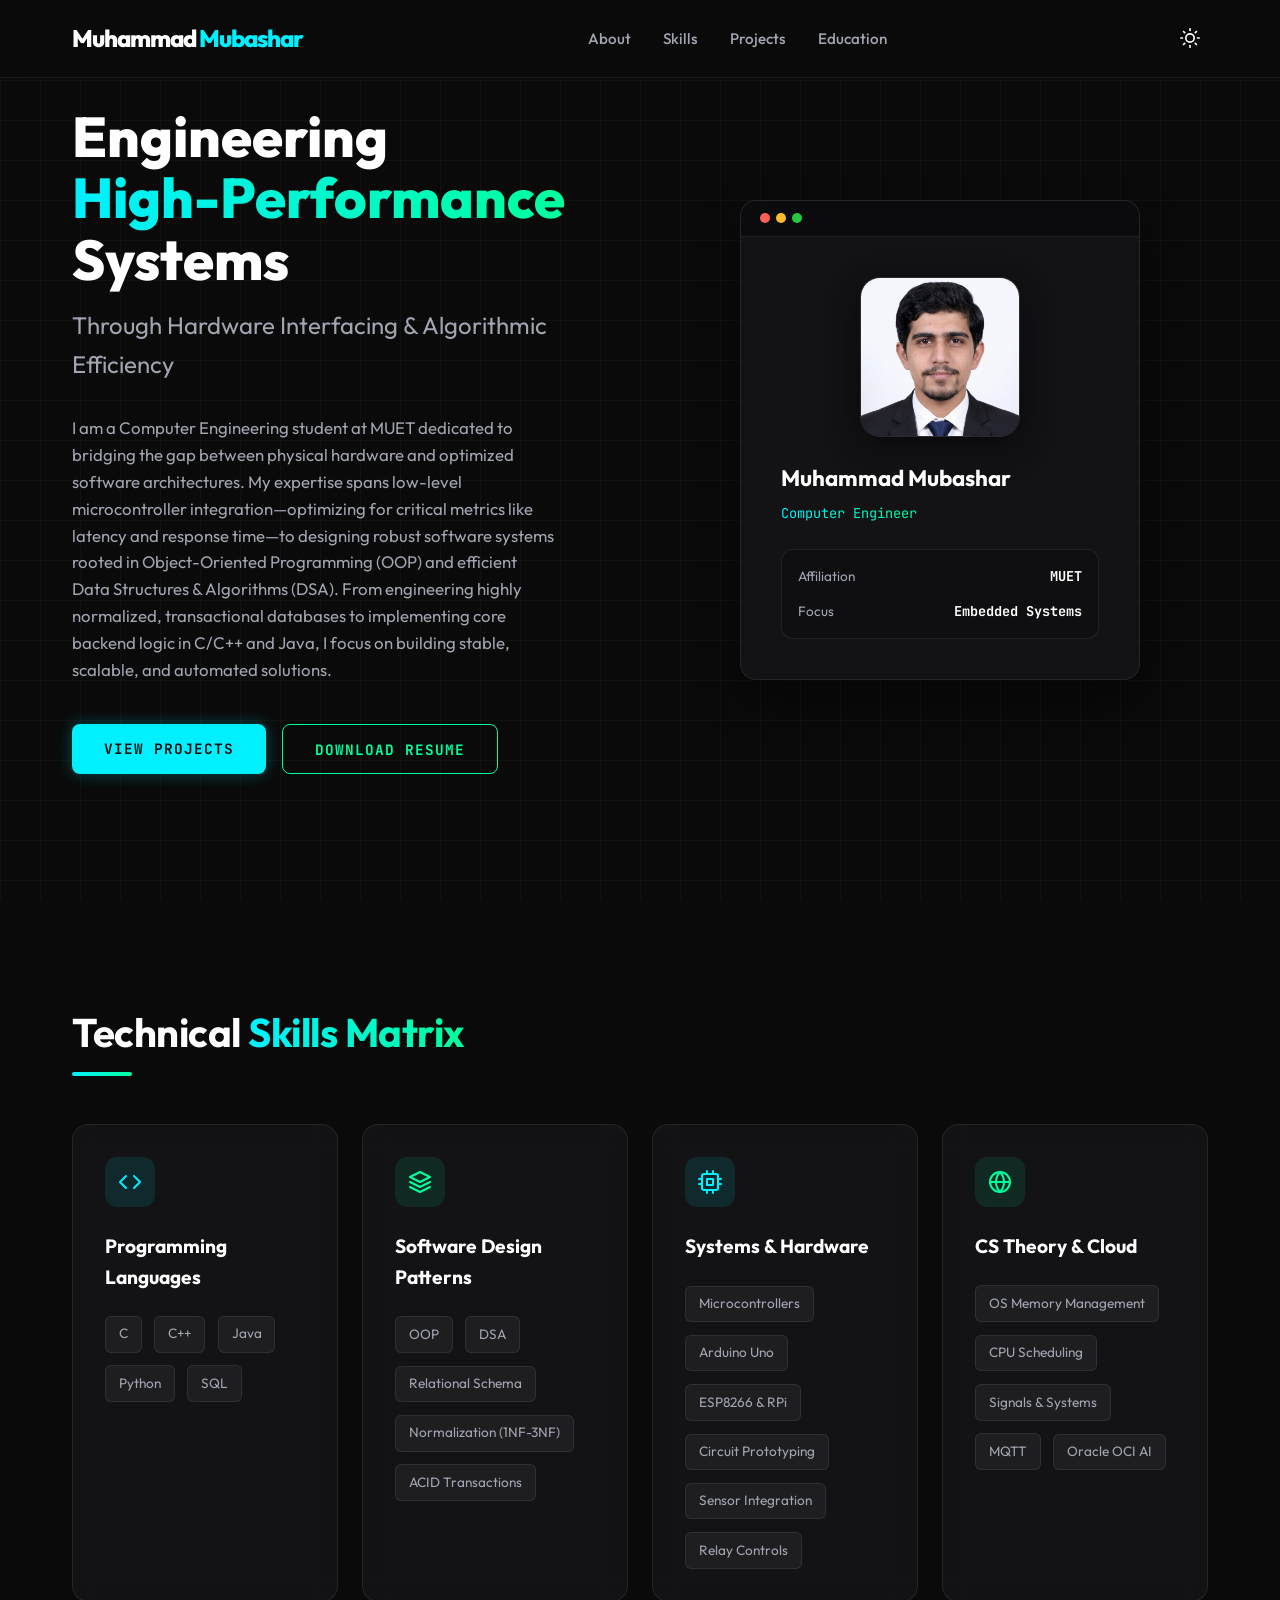
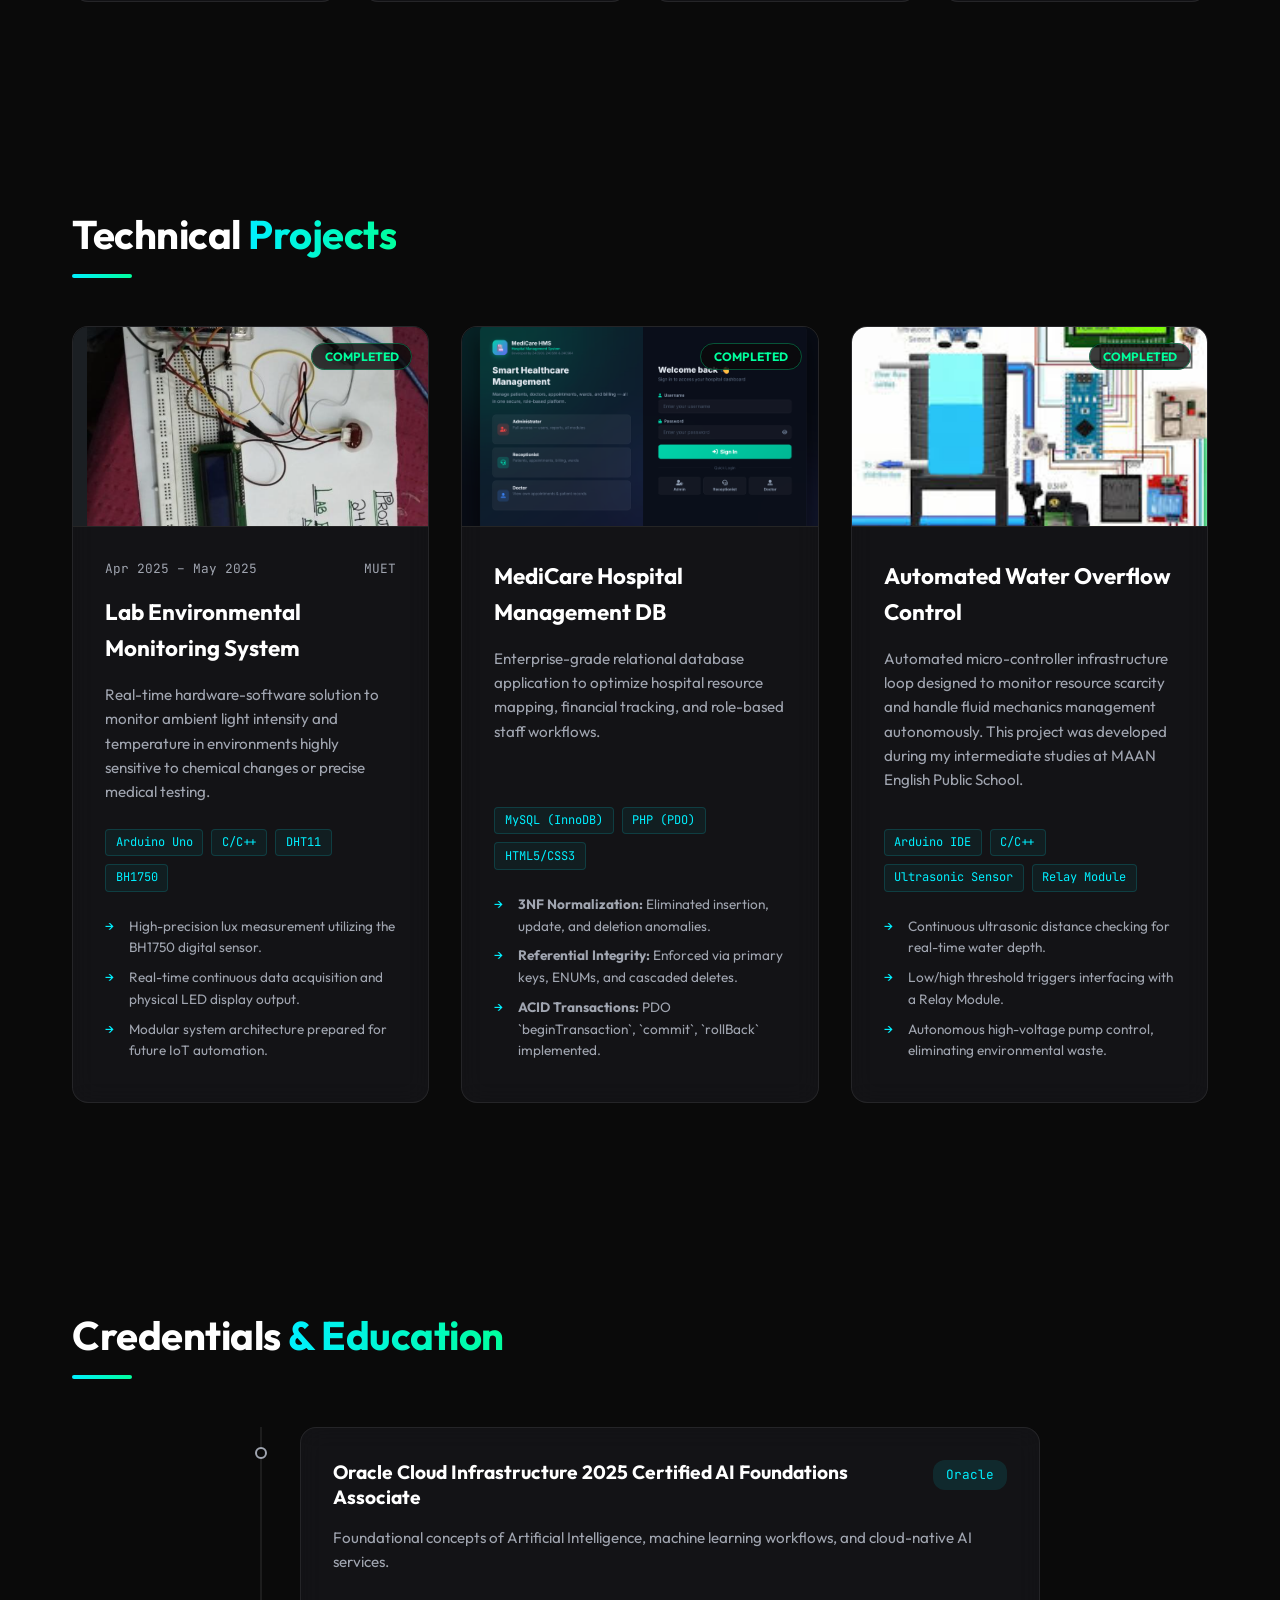
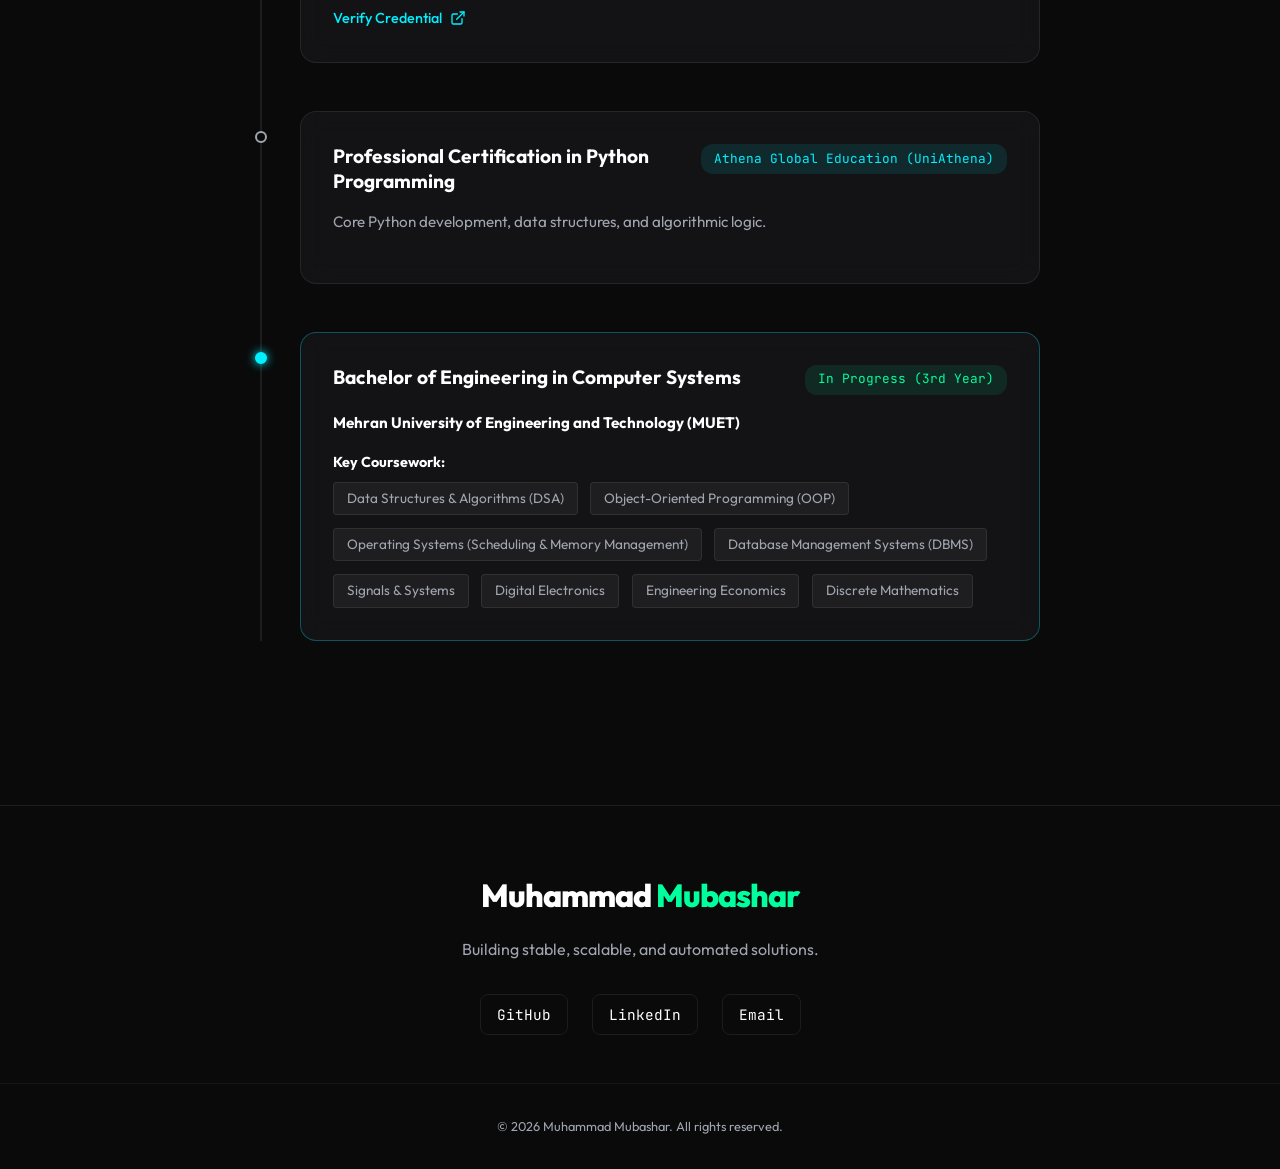
==== index.html @ 51834ceb "Add files via upload" ====
<!DOCTYPE html>
<html lang="en">
<head>
    <meta charset="UTF-8">
    <meta name="viewport" content="width=device-width, initial-scale=1.0">
    <title>Muhammad Mubashar | Computer Engineer</title>
    <meta name="description" content="Portfolio of Muhammad Mubashar, a Computer Engineering student specializing in embedded systems, OOP, DSA, and databases.">
    <link rel="preconnect" href="https://fonts.googleapis.com">
    <link rel="preconnect" href="https://fonts.gstatic.com" crossorigin>
    <link href="https://fonts.googleapis.com/css2?family=Outfit:wght@300;400;500;700;800&family=JetBrains+Mono:wght@400;700&display=swap" rel="stylesheet">
    <link rel="stylesheet" href="style.css">
</head>
<body>
    <div class="grid-overlay"></div>
    
    <nav class="navbar">
        <div class="nav-container">
            <a href="#" class="logo">Muhammad <span>Mubashar</span></a>
            <ul class="nav-links">
                <li><a href="#about">About</a></li>
                <li><a href="#skills">Skills</a></li>
                <li><a href="#projects">Projects</a></li>
                <li><a href="#education">Education</a></li>
            </ul>
            <div class="nav-controls">
                <button id="theme-toggle" class="theme-btn" aria-label="Toggle Theme">
                    <svg class="sun-icon" xmlns="http://www.w3.org/2000/svg" width="20" height="20" viewBox="0 0 24 24" fill="none" stroke="currentColor" stroke-width="2" stroke-linecap="round" stroke-linejoin="round"><circle cx="12" cy="12" r="5"></circle><line x1="12" y1="1" x2="12" y2="3"></line><line x1="12" y1="21" x2="12" y2="23"></line><line x1="4.22" y1="4.22" x2="5.64" y2="5.64"></line><line x1="18.36" y1="18.36" x2="19.78" y2="19.78"></line><line x1="1" y1="12" x2="3" y2="12"></line><line x1="21" y1="12" x2="23" y2="12"></line><line x1="4.22" y1="19.78" x2="5.64" y2="18.36"></line><line x1="18.36" y1="5.64" x2="19.78" y2="4.22"></line></svg>
                    <svg class="moon-icon" xmlns="http://www.w3.org/2000/svg" width="20" height="20" viewBox="0 0 24 24" fill="none" stroke="currentColor" stroke-width="2" stroke-linecap="round" stroke-linejoin="round" style="display: none;"><path d="M21 12.79A9 9 0 1 1 11.21 3 7 7 0 0 0 21 12.79z"></path></svg>
                </button>
                <div class="mobile-menu-btn">
                    <span></span>
                    <span></span>
                    <span></span>
                </div>
            </div>
        </div>
    </nav>

    <main>
        <!-- Hero Section -->
        <section id="about" class="hero section">
            <div class="container hero-content">
                <div class="hero-text">
                    <h1>Engineering <span class="text-gradient">High-Performance</span> Systems</h1>
                    <h2 class="subtitle">Through Hardware Interfacing & Algorithmic Efficiency</h2>
                    <p class="bio">
                        I am a Computer Engineering student at MUET dedicated to bridging the gap between physical hardware and optimized software architectures. My expertise spans low-level microcontroller integration—optimizing for critical metrics like latency and response time—to designing robust software systems rooted in Object-Oriented Programming (OOP) and efficient Data Structures & Algorithms (DSA). From engineering highly normalized, transactional databases to implementing core backend logic in C/C++ and Java, I focus on building stable, scalable, and automated solutions.
                    </p>
                    <div class="hero-actions">
                        <a href="#projects" class="btn btn-primary">View Projects</a>
                        <a href="My_Resume.pdf" class="btn btn-secondary" download>Download Resume</a>
                    </div>
                </div>
                <div class="hero-visual">
                    <div class="dashboard-id-card glass-panel">
                        <div class="id-header">
                            <div class="dot-group">
                                <span class="dot red"></span>
                                <span class="dot yellow"></span>
                                <span class="dot green"></span>
                            </div>
                        </div>
                        <div class="id-content">
                            <div class="id-photo-wrapper">
                                <img src="My photo.jpg" alt="Muhammad Mubashar" class="id-photo">
                            </div>
                            <div class="id-details">
                                <h3 class="id-name">Muhammad Mubashar</h3>
                                <p class="id-role text-gradient">Computer Engineer</p>
                                <div class="id-stats">
                                    <div class="stat-item">
                                        <span class="stat-label">Affiliation</span>
                                        <span class="stat-value">MUET</span>
                                    </div>
                                    <div class="stat-item">
                                        <span class="stat-label">Focus</span>
                                        <span class="stat-value">Embedded Systems</span>
                                    </div>
                                </div>
                            </div>
                        </div>
                    </div>
                </div>
            </div>
        </section>

        <!-- Technical Skills Matrix Section -->
        <section id="skills" class="skills section">
            <div class="container">
                <div class="section-header">
                    <h2 class="section-title">Technical <span class="text-gradient">Skills Matrix</span></h2>
                    <div class="header-line"></div>
                </div>
                <div class="skills-grid">
                    <div class="skill-category glass-panel">
                        <div class="category-icon">
                            <svg xmlns="http://www.w3.org/2000/svg" width="24" height="24" viewBox="0 0 24 24" fill="none" stroke="currentColor" stroke-width="2" stroke-linecap="round" stroke-linejoin="round"><polyline points="16 18 22 12 16 6"></polyline><polyline points="8 6 2 12 8 18"></polyline></svg>
                        </div>
                        <h3>Programming Languages</h3>
                        <div class="tags">
                            <span class="tag">C</span>
                            <span class="tag">C++</span>
                            <span class="tag">Java</span>
                            <span class="tag">Python</span>
                            <span class="tag">SQL</span>
                        </div>
                    </div>
                    
                    <div class="skill-category glass-panel">
                        <div class="category-icon">
                            <svg xmlns="http://www.w3.org/2000/svg" width="24" height="24" viewBox="0 0 24 24" fill="none" stroke="currentColor" stroke-width="2" stroke-linecap="round" stroke-linejoin="round"><polygon points="12 2 2 7 12 12 22 7 12 2"></polygon><polyline points="2 17 12 22 22 17"></polyline><polyline points="2 12 12 17 22 12"></polyline></svg>
                        </div>
                        <h3>Software Design Patterns</h3>
                        <div class="tags">
                            <span class="tag">OOP</span>
                            <span class="tag">DSA</span>
                            <span class="tag">Relational Schema</span>
                            <span class="tag">Normalization (1NF-3NF)</span>
                            <span class="tag">ACID Transactions</span>
                        </div>
                    </div>

                    <div class="skill-category glass-panel">
                        <div class="category-icon">
                            <svg xmlns="http://www.w3.org/2000/svg" width="24" height="24" viewBox="0 0 24 24" fill="none" stroke="currentColor" stroke-width="2" stroke-linecap="round" stroke-linejoin="round"><rect x="4" y="4" width="16" height="16" rx="2" ry="2"></rect><rect x="9" y="9" width="6" height="6"></rect><line x1="9" y1="1" x2="9" y2="4"></line><line x1="15" y1="1" x2="15" y2="4"></line><line x1="9" y1="20" x2="9" y2="23"></line><line x1="15" y1="20" x2="15" y2="23"></line><line x1="20" y1="9" x2="23" y2="9"></line><line x1="20" y1="14" x2="23" y2="14"></line><line x1="1" y1="9" x2="4" y2="9"></line><line x1="1" y1="14" x2="4" y2="14"></line></svg>
                        </div>
                        <h3>Systems & Hardware</h3>
                        <div class="tags">
                            <span class="tag">Microcontrollers</span>
                            <span class="tag">Arduino Uno</span>
                            <span class="tag">ESP8266 & RPi</span>
                            <span class="tag">Circuit Prototyping</span>
                            <span class="tag">Sensor Integration</span>
                            <span class="tag">Relay Controls</span>
                        </div>
                    </div>

                    <div class="skill-category glass-panel">
                        <div class="category-icon">
                            <svg xmlns="http://www.w3.org/2000/svg" width="24" height="24" viewBox="0 0 24 24" fill="none" stroke="currentColor" stroke-width="2" stroke-linecap="round" stroke-linejoin="round"><circle cx="12" cy="12" r="10"></circle><path d="M12 2a14.5 14.5 0 0 0 0 20 14.5 14.5 0 0 0 0-20"></path><path d="M2 12h20"></path></svg>
                        </div>
                        <h3>CS Theory & Cloud</h3>
                        <div class="tags">
                            <span class="tag">OS Memory Management</span>
                            <span class="tag">CPU Scheduling</span>
                            <span class="tag">Signals & Systems</span>
                            <span class="tag">MQTT</span>
                            <span class="tag">Oracle OCI AI</span>
                        </div>
                    </div>
                </div>
            </div>
        </section>

        <!-- Projects Section -->
        <section id="projects" class="projects section">
            <div class="container">
                <div class="section-header">
                    <h2 class="section-title">Technical <span class="text-gradient">Projects</span></h2>
                    <div class="header-line"></div>
                </div>
                
                <div class="projects-container">
                    <!-- Project 1 -->
                    <div class="project-card glass-panel">
                        <div class="project-image-wrapper">
                            <img src="lab enviromental monitering system.png" alt="Lab Environmental Monitoring System" class="project-img">
                            <div class="project-overlay">
                                <span class="status-badge active">Completed</span>
                            </div>
                        </div>
                        <div class="project-content">
                            <div class="project-meta">
                                <span class="timeline">Apr 2025 – May 2025</span>
                                <span class="affiliation">MUET</span>
                            </div>
                            <h3>Lab Environmental Monitoring System</h3>
                            <p class="project-desc">Real-time hardware-software solution to monitor ambient light intensity and temperature in environments highly sensitive to chemical changes or precise medical testing.</p>
                            
                            <div class="tech-stack">
                                <span class="tech-item">Arduino Uno</span>
                                <span class="tech-item">C/C++</span>
                                <span class="tech-item">DHT11</span>
                                <span class="tech-item">BH1750</span>
                            </div>

                            <ul class="project-features">
                                <li>High-precision lux measurement utilizing the BH1750 digital sensor.</li>
                                <li>Real-time continuous data acquisition and physical LED display output.</li>
                                <li>Modular system architecture prepared for future IoT automation.</li>
                            </ul>
                        </div>
                    </div>

                    <!-- Project 2 -->
                    <div class="project-card glass-panel">
                        <div class="project-image-wrapper">
                            <img src="medicare project photo.png" alt="MediCare Hospital Management DB" class="project-img">
                            <div class="project-overlay">
                                <span class="status-badge active">Completed</span>
                            </div>
                        </div>
                        <div class="project-content">
                            <h3>MediCare Hospital Management DB</h3>
                            <p class="project-desc">Enterprise-grade relational database application to optimize hospital resource mapping, financial tracking, and role-based staff workflows.</p>
                            
                            <div class="tech-stack">
                                <span class="tech-item">MySQL (InnoDB)</span>
                                <span class="tech-item">PHP (PDO)</span>
                                <span class="tech-item">HTML5/CSS3</span>
                            </div>

                            <ul class="project-features">
                                <li><strong>3NF Normalization:</strong> Eliminated insertion, update, and deletion anomalies.</li>
                                <li><strong>Referential Integrity:</strong> Enforced via primary keys, ENUMs, and cascaded deletes.</li>
                                <li><strong>ACID Transactions:</strong> PDO `beginTransaction`, `commit`, `rollBack` implemented.</li>
                            </ul>
                        </div>
                    </div>

                    <!-- Project 3 -->
                    <div class="project-card glass-panel">
                        <div class="project-image-wrapper">
                            <img src="water monitering system project photo.jpg" alt="Automated Water Overflow Control System" class="project-img">
                            <div class="project-overlay">
                                <span class="status-badge active">Completed</span>
                            </div>
                        </div>
                        <div class="project-content">
                            <h3>Automated Water Overflow Control</h3>
                            <p class="project-desc">Automated micro-controller infrastructure loop designed to monitor resource scarcity and handle fluid mechanics management autonomously. This project was developed during my intermediate studies at MAAN English Public School.</p>
                            
                            <div class="tech-stack">
                                <span class="tech-item">Arduino IDE</span>
                                <span class="tech-item">C/C++</span>
                                <span class="tech-item">Ultrasonic Sensor</span>
                                <span class="tech-item">Relay Module</span>
                            </div>

                            <ul class="project-features">
                                <li>Continuous ultrasonic distance checking for real-time water depth.</li>
                                <li>Low/high threshold triggers interfacing with a Relay Module.</li>
                                <li>Autonomous high-voltage pump control, eliminating environmental waste.</li>
                            </ul>
                        </div>
                    </div>
                </div>
            </div>
        </section>

        <!-- Education & Certifications Section -->
        <section id="education" class="education section">
            <div class="container">
                <div class="section-header">
                    <h2 class="section-title">Credentials <span class="text-gradient">& Education</span></h2>
                    <div class="header-line"></div>
                </div>
                
                <div class="timeline-container">
                    <!-- Cert 1 -->
                    <div class="timeline-item">
                        <div class="timeline-dot"></div>
                        <div class="timeline-content glass-panel">
                            <div class="cert-header">
                                <h3>Oracle Cloud Infrastructure 2025 Certified AI Foundations Associate</h3>
                                <span class="issuer">Oracle</span>
                            </div>
                            <p>Foundational concepts of Artificial Intelligence, machine learning workflows, and cloud-native AI services.</p>
                            <a href="https://catalog-education.oracle.com/pls/certview/sharebadge?id=30176333BA12218A2E030901194FE4BBE606DA3B40A0A614B5DA1D1198F196D3" target="_blank" class="verify-link">
                                Verify Credential <svg xmlns="http://www.w3.org/2000/svg" width="16" height="16" viewBox="0 0 24 24" fill="none" stroke="currentColor" stroke-width="2" stroke-linecap="round" stroke-linejoin="round"><path d="M18 13v6a2 2 0 0 1-2 2H5a2 2 0 0 1-2-2V8a2 2 0 0 1 2-2h6"></path><polyline points="15 3 21 3 21 9"></polyline><line x1="10" y1="14" x2="21" y2="3"></line></svg>
                            </a>
                        </div>
                    </div>

                    <!-- Cert 2 -->
                    <div class="timeline-item">
                        <div class="timeline-dot"></div>
                        <div class="timeline-content glass-panel">
                            <div class="cert-header">
                                <h3>Professional Certification in Python Programming</h3>
                                <span class="issuer">Athena Global Education (UniAthena)</span>
                            </div>
                            <p>Core Python development, data structures, and algorithmic logic.</p>
                        </div>
                    </div>

                    <!-- Education -->
                    <div class="timeline-item">
                        <div class="timeline-dot highlight-dot"></div>
                        <div class="timeline-content glass-panel highlight-panel">
                            <div class="cert-header">
                                <h3>Bachelor of Engineering in Computer Systems</h3>
                                <span class="issuer status-in-progress">In Progress (3rd Year)</span>
                            </div>
                            <p class="institution-name">Mehran University of Engineering and Technology (MUET)</p>
                            <div class="coursework">
                                <strong>Key Coursework:</strong>
                                <ul>
                                    <li>Data Structures & Algorithms (DSA)</li>
                                    <li>Object-Oriented Programming (OOP)</li>
                                    <li>Operating Systems (Scheduling & Memory Management)</li>
                                    <li>Database Management Systems (DBMS)</li>
                                    <li>Signals & Systems</li>
                                    <li>Digital Electronics</li>
                                    <li>Engineering Economics</li>
                                    <li>Discrete Mathematics</li>
                                </ul>
                            </div>
                        </div>
                    </div>
                </div>
            </div>
        </section>
    </main>

    <footer class="footer">
        <div class="container footer-content">
            <div class="footer-logo">
                Muhammad <span>Mubashar</span>
            </div>
            <p class="footer-text">Building stable, scalable, and automated solutions.</p>
            <div class="footer-socials">
                <a href="https://github.com/mhussain786360" target="_blank" class="social-icon">GitHub</a>
                <a href="https://linkedin.com/in/muhammadmubashar2456" target="_blank" class="social-icon">LinkedIn</a>
                <a href="mailto:hussainmubashar110@gmail.com" class="social-icon">Email</a>
            </div>
        </div>
        <div class="footer-bottom">
            <p>&copy; 2026 Muhammad Mubashar. All rights reserved.</p>
        </div>
    </footer>

    <script src="script.js"></script>
</body>
</html>
---- style.css ----
/* 
  Muhammad Mubashar - Portfolio CSS
  Theme: High-Tech, Glassmorphism, Deep Charcoal & Electric Accents
*/

:root {
    --bg-dark: #0a0a0a;
    --bg-charcoal: #121212;
    --bg-card: rgba(25, 25, 30, 0.6);
    
    --accent-blue: #00f0ff;
    --accent-green: #00ff9d;
    
    --text-main: #ffffff;
    --text-muted: #a0a5b0;
    --text-dark: #121212;
    
    --font-primary: 'Outfit', sans-serif;
    --font-mono: 'JetBrains Mono', monospace;
    
    --border-subtle: rgba(255, 255, 255, 0.08);
    --border-glow-blue: rgba(0, 240, 255, 0.3);
    --border-glow-green: rgba(0, 255, 157, 0.3);
    
    --glass-blur: blur(12px);
    --transition: all 0.3s cubic-bezier(0.25, 0.8, 0.25, 1);
}

/* Light Mode Overrides */
body.light-mode {
    --bg-dark: #f0f2f5;
    --bg-charcoal: #ffffff;
    --bg-card: rgba(255, 255, 255, 0.7);
    
    --accent-blue: #0088ff;
    --accent-green: #00c473;
    
    --text-main: #121212;
    --text-muted: #5a606d;
    --text-dark: #f0f0f0;
    
    --border-subtle: rgba(0, 0, 0, 0.08);
    --border-glow-blue: rgba(0, 136, 255, 0.3);
    --border-glow-green: rgba(0, 196, 115, 0.3);
}

body.light-mode .grid-overlay {
    background-image: 
        linear-gradient(to right, rgba(0, 0, 0, 0.03) 1px, transparent 1px),
        linear-gradient(to bottom, rgba(0, 0, 0, 0.03) 1px, transparent 1px);
}

body.light-mode .id-header {
    background: rgba(0, 0, 0, 0.03);
}

body.light-mode .id-stats {
    background: rgba(0, 0, 0, 0.03);
}

body.light-mode .status-badge {
    background: rgba(255, 255, 255, 0.8);
}

body.light-mode .btn-primary {
    color: #fff;
}

body.light-mode .navbar {
    background: rgba(255, 255, 255, 0.85);
}

body.light-mode .float-box {
    background: rgba(255, 255, 255, 0.8);
    box-shadow: 0 10px 20px rgba(0,0,0,0.05);
}

* {
    margin: 0;
    padding: 0;
    box-sizing: border-box;
}

html {
    scroll-behavior: smooth;
}

body {
    background-color: var(--bg-dark);
    color: var(--text-main);
    font-family: var(--font-primary);
    line-height: 1.6;
    overflow-x: hidden;
    position: relative;
}

/* Background Grid Overlay */
.grid-overlay {
    position: fixed;
    top: 0;
    left: 0;
    width: 100vw;
    height: 100vh;
    background-image: 
        linear-gradient(to right, rgba(255, 255, 255, 0.03) 1px, transparent 1px),
        linear-gradient(to bottom, rgba(255, 255, 255, 0.03) 1px, transparent 1px);
    background-size: 40px 40px;
    z-index: -1;
    pointer-events: none;
}

/* Typography Utilities */
.text-gradient {
    background: linear-gradient(90deg, var(--accent-blue), var(--accent-green));
    -webkit-background-clip: text;
    -webkit-text-fill-color: transparent;
    background-clip: text;
    color: transparent;
}

.code-font {
    font-family: var(--font-mono);
}

.container {
    max-width: 1200px;
    margin: 0 auto;
    padding: 0 2rem;
}

.section {
    padding: 100px 0;
}

.section-header {
    margin-bottom: 3rem;
    position: relative;
    display: inline-block;
}

.section-title {
    font-size: 2.5rem;
    font-weight: 700;
    letter-spacing: -0.5px;
}

.header-line {
    width: 60px;
    height: 4px;
    background: linear-gradient(90deg, var(--accent-blue), var(--accent-green));
    margin-top: 0.5rem;
    border-radius: 2px;
}

/* Glassmorphism Panel */
.glass-panel {
    background: var(--bg-card);
    backdrop-filter: var(--glass-blur);
    -webkit-backdrop-filter: var(--glass-blur);
    border: 1px solid var(--border-subtle);
    border-radius: 16px;
    transition: var(--transition);
}

.glass-panel:hover {
    border-color: var(--border-glow-blue);
    box-shadow: 0 0 20px rgba(0, 240, 255, 0.1);
}

/* Navigation */
.navbar {
    position: fixed;
    top: 0;
    left: 0;
    width: 100%;
    padding: 1.2rem 0;
    background: rgba(10, 10, 10, 0.8);
    backdrop-filter: var(--glass-blur);
    -webkit-backdrop-filter: var(--glass-blur);
    border-bottom: 1px solid var(--border-subtle);
    z-index: 1000;
    transition: var(--transition);
}

.nav-container {
    max-width: 1200px;
    margin: 0 auto;
    padding: 0 2rem;
    display: flex;
    justify-content: space-between;
    align-items: center;
}

.logo {
    font-size: 1.5rem;
    font-weight: 800;
    color: var(--text-main);
    text-decoration: none;
    letter-spacing: -1px;
}

.logo span {
    color: var(--accent-blue);
}

.nav-links {
    display: flex;
    list-style: none;
    gap: 2rem;
}

.nav-links a {
    color: var(--text-muted);
    text-decoration: none;
    font-weight: 500;
    font-size: 0.95rem;
    transition: var(--transition);
    position: relative;
}

.nav-links a:hover {
    color: var(--accent-blue);
}

.nav-links a::after {
    content: '';
    position: absolute;
    bottom: -5px;
    left: 0;
    width: 0;
    height: 2px;
    background: var(--accent-blue);
    transition: var(--transition);
}

.nav-links a:hover::after {
    width: 100%;
}

.nav-controls {
    display: flex;
    align-items: center;
    gap: 1.5rem;
}

.theme-btn {
    background: transparent;
    border: none;
    color: var(--text-main);
    cursor: pointer;
    display: flex;
    align-items: center;
    justify-content: center;
    padding: 0.5rem;
    border-radius: 50%;
    transition: var(--transition);
}

.theme-btn:hover {
    background: rgba(255, 255, 255, 0.1);
    color: var(--accent-blue);
}

body.light-mode .theme-btn:hover {
    background: rgba(0, 0, 0, 0.05);
}

.mobile-menu-btn {
    display: none;
}

/* Buttons */
.btn {
    display: inline-block;
    padding: 0.8rem 2rem;
    border-radius: 8px;
    font-family: var(--font-mono);
    font-size: 0.9rem;
    font-weight: 700;
    text-decoration: none;
    text-transform: uppercase;
    letter-spacing: 1px;
    transition: var(--transition);
    cursor: pointer;
}

.btn-primary {
    background: var(--accent-blue);
    color: var(--text-dark);
    border: none;
    box-shadow: 0 0 15px rgba(0, 240, 255, 0.3);
}

.btn-primary:hover {
    box-shadow: 0 0 25px rgba(0, 240, 255, 0.5);
    transform: translateY(-2px);
}

.btn-secondary {
    background: transparent;
    color: var(--accent-green);
    border: 1px solid var(--accent-green);
}

.btn-secondary:hover {
    background: rgba(0, 255, 157, 0.1);
    box-shadow: 0 0 15px rgba(0, 255, 157, 0.2);
    transform: translateY(-2px);
}

/* Hero Section */
.hero {
    min-height: 100vh;
    display: flex;
    align-items: center;
    padding-top: 80px;
}

.hero-content {
    display: grid;
    grid-template-columns: 1fr 1fr;
    gap: 4rem;
    align-items: center;
}

.hero-text h1 {
    font-size: 3.5rem;
    line-height: 1.1;
    margin-bottom: 1rem;
    font-weight: 800;
}

.hero-text h1 .text-gradient {
    white-space: nowrap;
}

.hero-text .subtitle {
    font-size: 1.5rem;
    color: var(--text-muted);
    font-weight: 400;
    margin-bottom: 2rem;
}

.bio {
    font-size: 1.05rem;
    color: var(--text-muted);
    margin-bottom: 2.5rem;
    max-width: 90%;
}

.hero-actions {
    display: flex;
    gap: 1rem;
}

/* Hero Visual & Profile Card */
.hero-visual {
    position: relative;
    display: flex;
    justify-content: center;
    align-items: center;
}

/* Dashboard ID Card */
.dashboard-id-card {
    width: 100%;
    max-width: 400px;
    padding: 0;
    overflow: hidden;
    position: relative;
    box-shadow: 0 20px 40px rgba(0,0,0,0.4);
}

.id-header {
    background: rgba(0, 0, 0, 0.4);
    padding: 0.8rem 1.2rem;
    display: flex;
    justify-content: space-between;
    align-items: center;
    border-bottom: 1px solid var(--border-subtle);
}

.dot-group {
    display: flex;
    gap: 6px;
}

.dot {
    width: 10px;
    height: 10px;
    border-radius: 50%;
}

.dot.red { background: #ff5f56; }
.dot.yellow { background: #ffbd2e; }
.dot.green { background: #27c93f; }

.id-content {
    padding: 2.5rem;
    display: flex;
    flex-direction: column;
    align-items: center;
    gap: 1.5rem;
}

.id-photo-wrapper {
    width: 160px;
    height: 160px;
    border-radius: 20px;
    overflow: hidden;
    position: relative;
    border: 1px solid rgba(255, 255, 255, 0.1);
    box-shadow: 0 10px 30px rgba(0, 0, 0, 0.5);
    transition: transform 0.3s ease;
}

.id-photo-wrapper:hover {
    transform: scale(1.02);
    border-color: rgba(0, 240, 255, 0.3);
}

.id-photo {
    width: 100%;
    height: 100%;
    object-fit: cover;
    object-position: center 15%;
}

.id-details {
    width: 100%;
    text-align: left;
}

.id-name {
    font-size: 1.4rem;
    font-weight: 700;
    margin-bottom: 0.2rem;
}

.id-role {
    font-family: var(--font-mono);
    font-size: 0.85rem;
    margin-bottom: 1.5rem;
    display: inline-block;
}

.id-stats {
    display: flex;
    flex-direction: column;
    gap: 0.8rem;
    background: rgba(0, 0, 0, 0.2);
    padding: 1rem;
    border-radius: 12px;
    border: 1px solid var(--border-subtle);
}

.stat-item {
    display: flex;
    justify-content: space-between;
    font-size: 0.85rem;
}

.stat-label {
    color: var(--text-muted);
}

.stat-value {
    font-weight: 700;
    font-family: var(--font-mono);
}

/* Skills Matrix */
.skills-grid {
    display: grid;
    grid-template-columns: repeat(auto-fit, minmax(250px, 1fr));
    gap: 1.5rem;
}

.skill-category {
    padding: 2rem;
}

.category-icon {
    width: 50px;
    height: 50px;
    background: rgba(0, 240, 255, 0.1);
    border-radius: 12px;
    display: flex;
    align-items: center;
    justify-content: center;
    color: var(--accent-blue);
    margin-bottom: 1.5rem;
}

.skill-category:nth-child(even) .category-icon {
    background: rgba(0, 255, 157, 0.1);
    color: var(--accent-green);
}

.skill-category h3 {
    font-size: 1.2rem;
    margin-bottom: 1.5rem;
}

.tags {
    display: flex;
    flex-wrap: wrap;
    gap: 0.8rem;
}

.tag {
    background: rgba(255, 255, 255, 0.05);
    border: 1px solid var(--border-subtle);
    padding: 0.4rem 0.8rem;
    border-radius: 6px;
    font-size: 0.85rem;
    color: var(--text-muted);
    transition: var(--transition);
}

.tag:hover {
    color: var(--text-main);
    background: rgba(255, 255, 255, 0.1);
    border-color: rgba(255, 255, 255, 0.3);
}

/* Projects Section */
.projects-container {
    display: grid;
    grid-template-columns: repeat(auto-fit, minmax(280px, 1fr));
    gap: 2rem;
}

.project-card {
    overflow: hidden;
    display: flex;
    flex-direction: column;
}

.project-image-wrapper {
    height: 200px;
    position: relative;
    overflow: hidden;
    background: var(--bg-charcoal);
    border-bottom: 1px solid var(--border-subtle);
}

.project-img {
    width: 100%;
    height: 100%;
    object-fit: cover;
    transition: transform 0.5s ease;
}

.project-card:hover .project-img {
    transform: scale(1.05);
}

/* CSS Placeholders for un-generated images */
.placeholder-image {
    display: flex;
    align-items: center;
    justify-content: center;
    background: linear-gradient(135deg, #121212 0%, #1a1a24 100%);
}

.db-placeholder .code-overlay {
    color: var(--accent-blue);
    font-family: var(--font-mono);
    font-size: 0.9rem;
    opacity: 0.7;
    background: rgba(0,0,0,0.5);
    padding: 1rem;
    border-radius: 8px;
    border: 1px solid rgba(0, 240, 255, 0.2);
}

.hw-placeholder .sensor-overlay {
    width: 80px;
    height: 80px;
    border-radius: 50%;
    border: 2px dashed var(--accent-green);
    position: relative;
    display: flex;
    align-items: center;
    justify-content: center;
}

.hw-placeholder .wave-ring {
    position: absolute;
    width: 100%;
    height: 100%;
    border-radius: 50%;
    border: 2px solid var(--accent-green);
    animation: ping 2s cubic-bezier(0, 0, 0.2, 1) infinite;
}

@keyframes ping {
    75%, 100% {
        transform: scale(2);
        opacity: 0;
    }
}

.project-overlay {
    position: absolute;
    top: 1rem;
    right: 1rem;
    z-index: 10;
}

.status-badge {
    background: rgba(10, 10, 10, 0.8);
    backdrop-filter: blur(4px);
    border: 1px solid var(--border-subtle);
    padding: 0.3rem 0.8rem;
    border-radius: 20px;
    font-size: 0.75rem;
    font-weight: 700;
    text-transform: uppercase;
    color: var(--text-muted);
}

.status-badge.active {
    color: var(--accent-green);
    border-color: rgba(0, 255, 157, 0.3);
}

.project-content {
    padding: 2rem;
    flex-grow: 1;
    display: flex;
    flex-direction: column;
}

.project-meta {
    display: flex;
    justify-content: space-between;
    font-size: 0.8rem;
    color: var(--text-muted);
    font-family: var(--font-mono);
    margin-bottom: 1rem;
}

.project-content h3 {
    font-size: 1.4rem;
    margin-bottom: 1rem;
    color: var(--text-main);
}

.project-desc {
    color: var(--text-muted);
    font-size: 0.95rem;
    margin-bottom: 1.5rem;
    flex-grow: 1;
}

.tech-stack {
    display: flex;
    flex-wrap: wrap;
    gap: 0.5rem;
    margin-bottom: 1.5rem;
}

.tech-item {
    font-family: var(--font-mono);
    font-size: 0.75rem;
    color: var(--accent-blue);
    background: rgba(0, 240, 255, 0.05);
    padding: 0.2rem 0.6rem;
    border-radius: 4px;
    border: 1px solid rgba(0, 240, 255, 0.15);
}

.project-features {
    list-style: none;
    padding-left: 0;
}

.project-features li {
    position: relative;
    padding-left: 1.5rem;
    font-size: 0.85rem;
    color: var(--text-muted);
    margin-bottom: 0.5rem;
}

.project-features li::before {
    content: '→';
    position: absolute;
    left: 0;
    color: var(--accent-blue);
}

/* Education / Certifications Section */
.timeline-container {
    position: relative;
    max-width: 800px;
    margin: 0 auto;
}

.timeline-container::before {
    content: '';
    position: absolute;
    top: 0;
    bottom: 0;
    left: 20px;
    width: 2px;
    background: var(--border-subtle);
}

.timeline-item {
    position: relative;
    padding-left: 60px;
    margin-bottom: 3rem;
}

.timeline-item:last-child {
    margin-bottom: 0;
}

.timeline-dot {
    position: absolute;
    left: 15px;
    top: 20px;
    width: 12px;
    height: 12px;
    background: var(--bg-dark);
    border: 2px solid var(--text-muted);
    border-radius: 50%;
    z-index: 2;
}

.highlight-dot {
    border-color: var(--accent-blue);
    box-shadow: 0 0 10px var(--accent-blue);
    background: var(--accent-blue);
}

.timeline-content {
    padding: 2rem;
}

.highlight-panel {
    border-color: rgba(0, 240, 255, 0.3);
}

.cert-header {
    display: flex;
    justify-content: space-between;
    align-items: flex-start;
    margin-bottom: 1rem;
    gap: 1rem;
}

.cert-header h3 {
    font-size: 1.2rem;
    line-height: 1.3;
}

.issuer {
    font-family: var(--font-mono);
    font-size: 0.8rem;
    color: var(--accent-blue);
    background: rgba(0, 240, 255, 0.1);
    padding: 0.3rem 0.8rem;
    border-radius: 12px;
    white-space: nowrap;
}

.status-in-progress {
    color: var(--accent-green);
    background: rgba(0, 255, 157, 0.1);
}

.timeline-content p {
    color: var(--text-muted);
    font-size: 0.95rem;
    margin-bottom: 1rem;
}

.institution-name {
    font-weight: 700;
    color: var(--text-main) !important;
}

.coursework strong {
    display: block;
    margin-bottom: 0.5rem;
    font-size: 0.9rem;
    color: var(--text-main);
}

.coursework ul {
    list-style: none;
    display: flex;
    flex-wrap: wrap;
    gap: 0.8rem;
}

.coursework ul li {
    background: rgba(255, 255, 255, 0.05);
    padding: 0.3rem 0.8rem;
    border-radius: 4px;
    font-size: 0.85rem;
    color: var(--text-muted);
    border: 1px solid var(--border-subtle);
}

.verify-link {
    display: inline-flex;
    align-items: center;
    gap: 0.5rem;
    color: var(--accent-blue);
    text-decoration: none;
    font-size: 0.9rem;
    font-weight: 500;
    margin-top: 1rem;
    transition: var(--transition);
}

.verify-link:hover {
    color: #fff;
    text-shadow: 0 0 8px var(--accent-blue);
}

/* Footer */
.footer {
    border-top: 1px solid var(--border-subtle);
    padding: 4rem 0 2rem;
    margin-top: 4rem;
    background: rgba(10, 10, 10, 0.5);
}

.footer-content {
    display: flex;
    flex-direction: column;
    align-items: center;
    text-align: center;
    margin-bottom: 3rem;
}

.footer-logo {
    font-size: 2rem;
    font-weight: 800;
    margin-bottom: 1rem;
    letter-spacing: -1px;
}

.footer-logo span {
    color: var(--accent-green);
}

.footer-text {
    color: var(--text-muted);
    margin-bottom: 2rem;
}

.footer-socials {
    display: flex;
    gap: 1.5rem;
}

.social-icon {
    color: var(--text-main);
    text-decoration: none;
    font-family: var(--font-mono);
    font-size: 0.9rem;
    padding: 0.5rem 1rem;
    border: 1px solid var(--border-subtle);
    border-radius: 8px;
    transition: var(--transition);
}

.social-icon:hover {
    border-color: var(--accent-blue);
    color: var(--accent-blue);
}

.footer-bottom {
    text-align: center;
    color: var(--text-muted);
    font-size: 0.8rem;
    border-top: 1px solid rgba(255, 255, 255, 0.05);
    padding-top: 2rem;
}

/* Responsive Design */
@media (max-width: 992px) {
    .hero-content {
        grid-template-columns: 1fr;
        text-align: center;
    }
    
    .hero-text .bio {
        margin: 0 auto 2.5rem;
    }
    
    .hero-actions {
        justify-content: center;
    }
    
    .hero-visual {
        order: -1;
    }
    
    .float-box.fb-1 { right: 0; }
    .float-box.fb-2 { left: 0; }
}

@media (max-width: 768px) {
    .container {
        padding: 0 1.5rem;
    }
    
    .section {
        padding: 70px 0;
    }

    .nav-links {
        display: none; /* Can be toggled via JS */
    }
    
    .mobile-menu-btn {
        display: flex;
        flex-direction: column;
        gap: 5px;
        cursor: pointer;
    }
    
    .mobile-menu-btn span {
        width: 25px;
        height: 2px;
        background: var(--text-main);
        transition: var(--transition);
    }
    
    .hero {
        padding-top: 100px;
    }

    .hero-text h1 {
        font-size: 2.2rem;
    }
    
    .hero-text h1 .text-gradient {
        white-space: normal;
        display: block;
    }

    .subtitle {
        font-size: 1.2rem;
    }

    .hero-actions {
        flex-direction: column;
        gap: 1rem;
        width: 100%;
        max-width: 300px;
        margin: 0 auto;
    }

    .hero-actions .btn {
        width: 100%;
    }

    .dashboard-id-card {
        max-width: 100%;
    }

    .id-photo-wrapper {
        width: 120px;
        height: 120px;
    }

    .id-name {
        font-size: 1.2rem;
    }

    .cert-header {
        flex-direction: column;
        gap: 0.5rem;
    }
    
    .timeline-item {
        padding-left: 45px;
    }
    
    .timeline-container::before {
        left: 15px;
    }
    
    .timeline-dot {
        left: 10px;
    }
}

@media (max-width: 480px) {
    .section-title {
        font-size: 2rem;
    }
    
    .hero-text h1 {
        font-size: 1.8rem;
    }
    
    .footer-socials {
        flex-direction: column;
        gap: 1rem;
    }
    
    .coursework ul {
        flex-direction: column;
    }
}
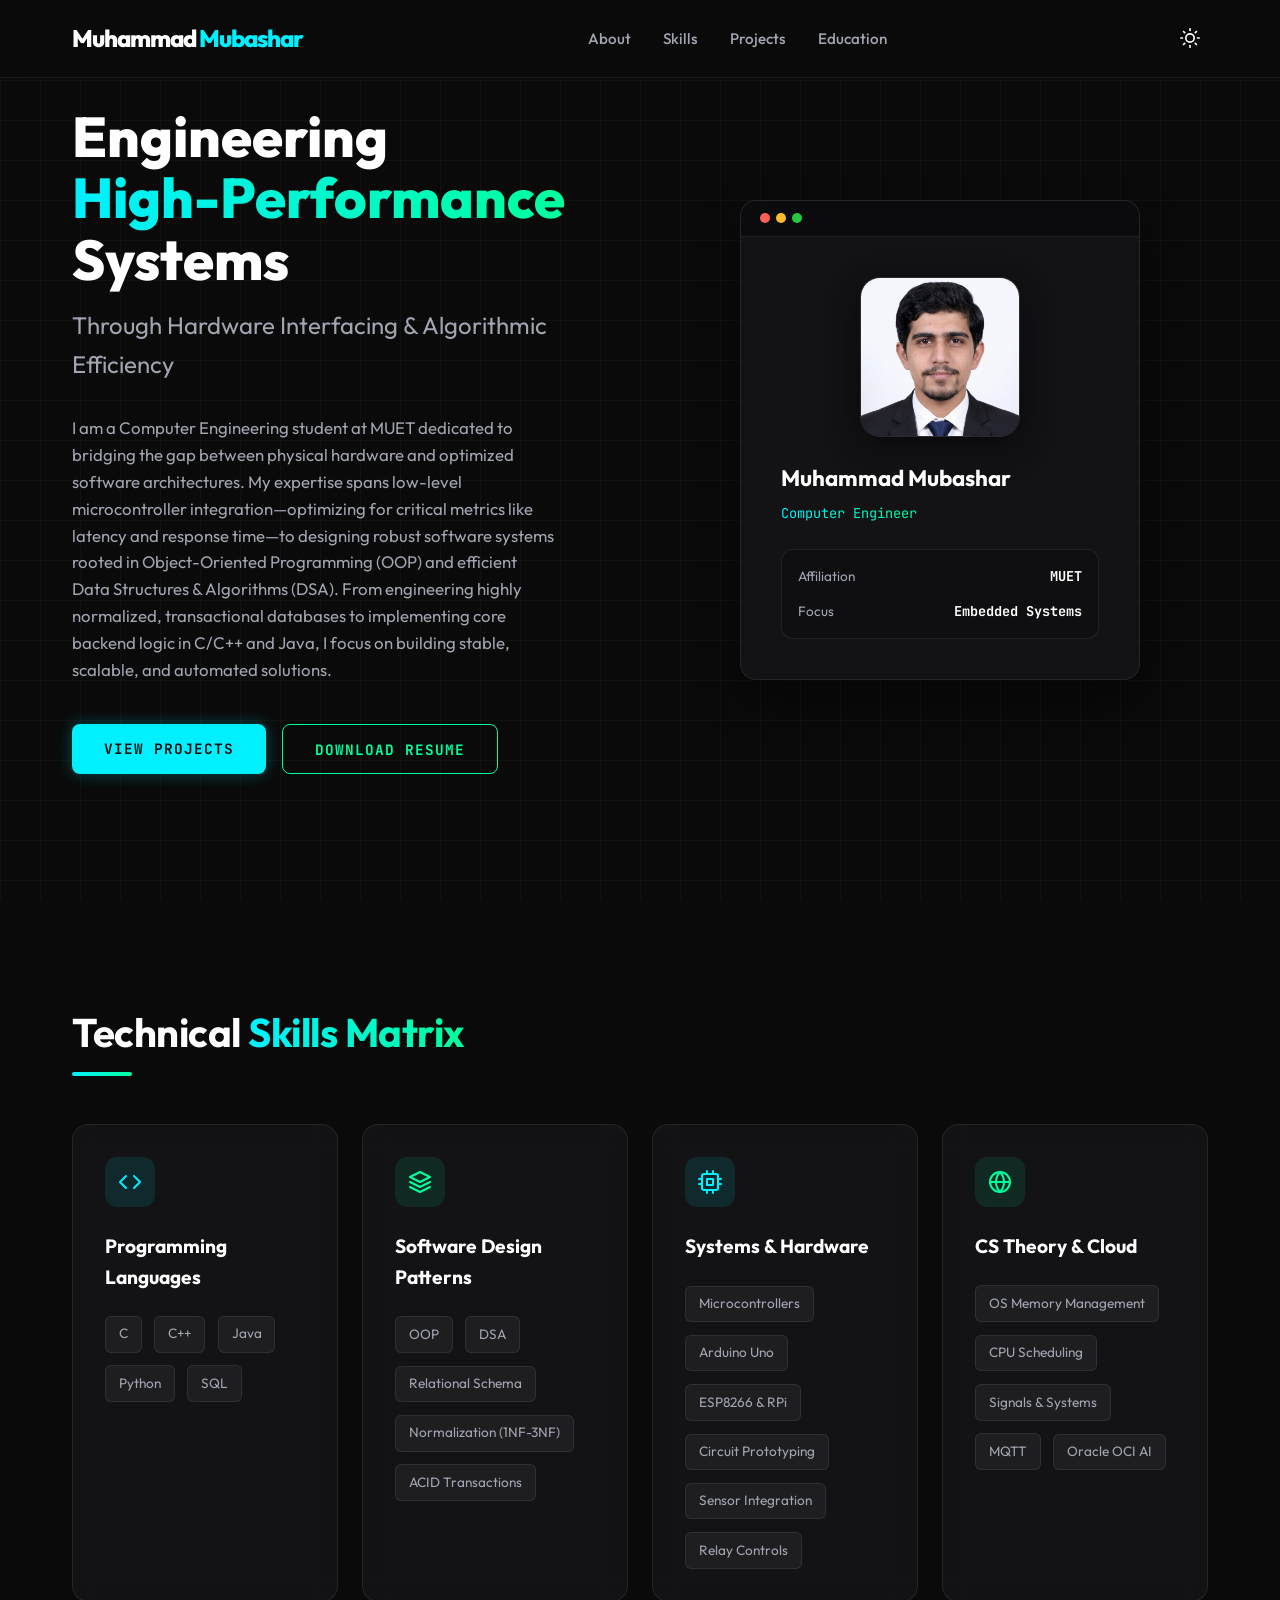
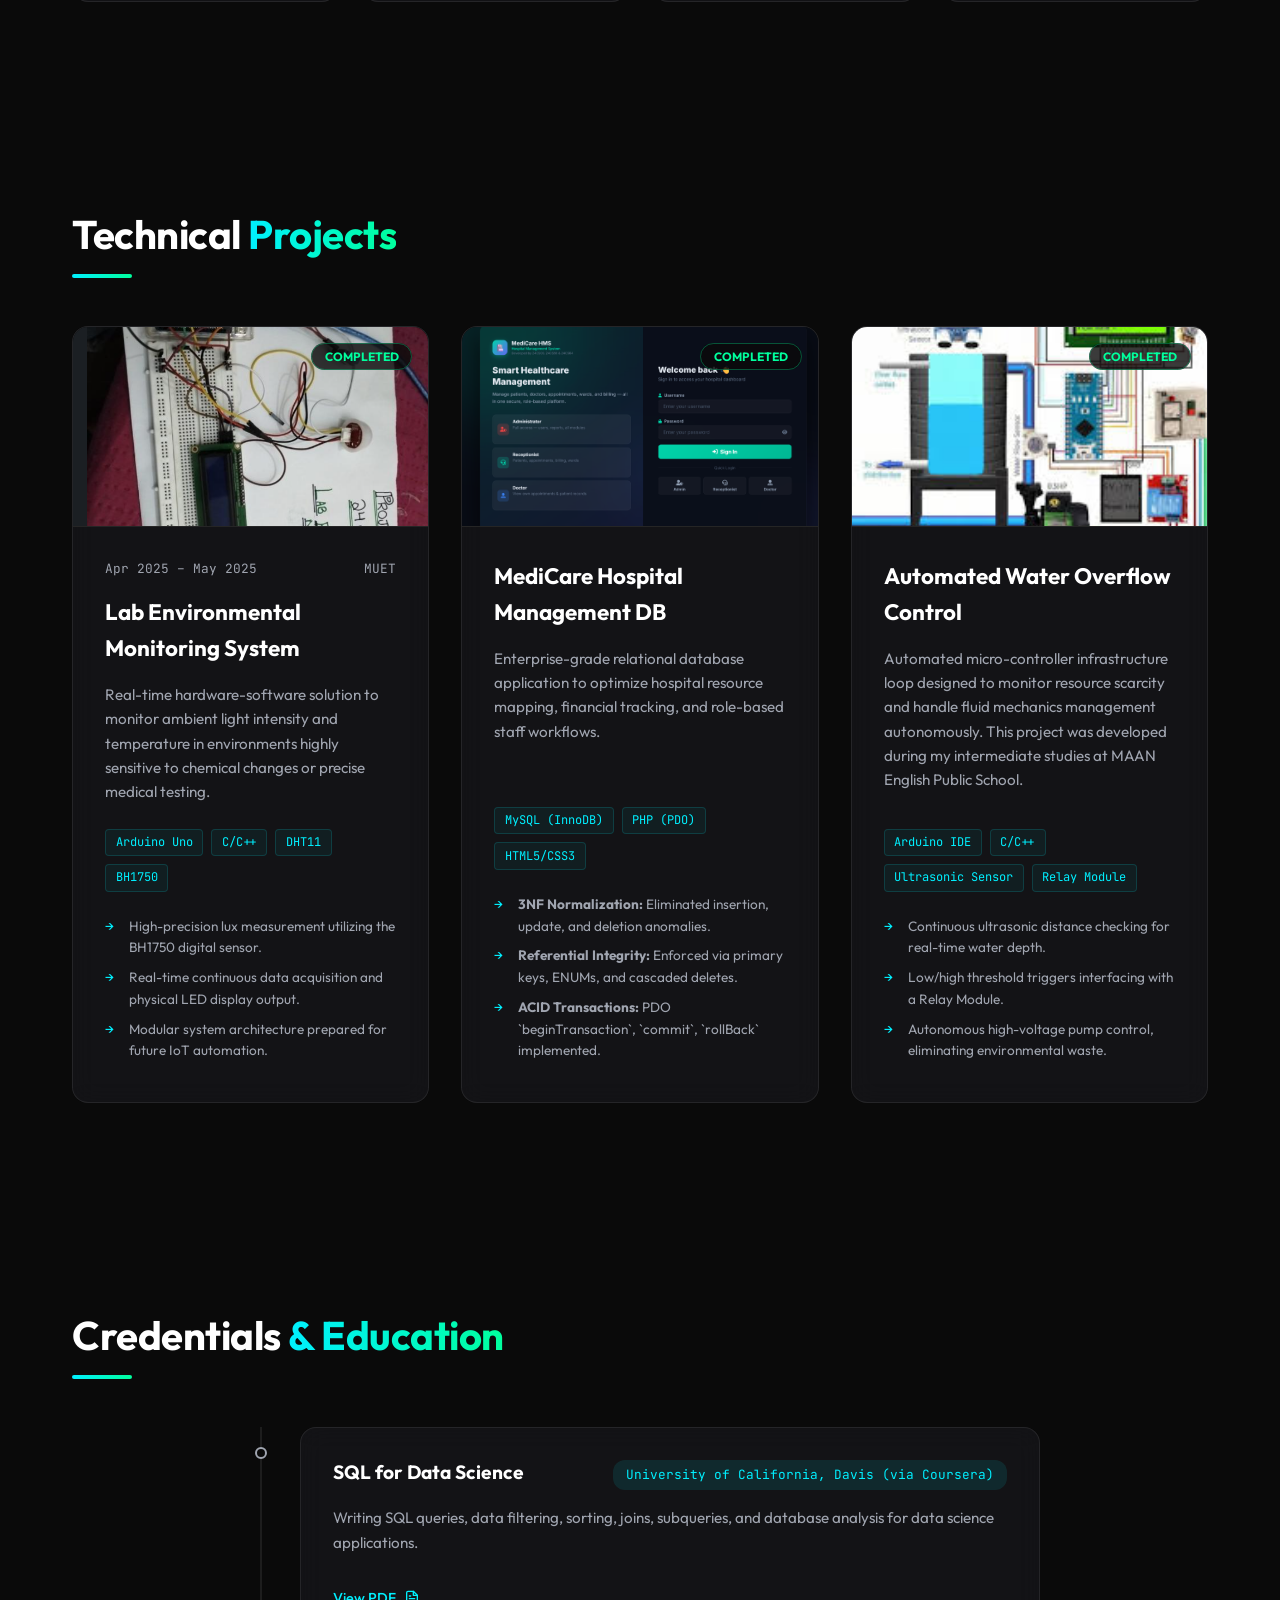
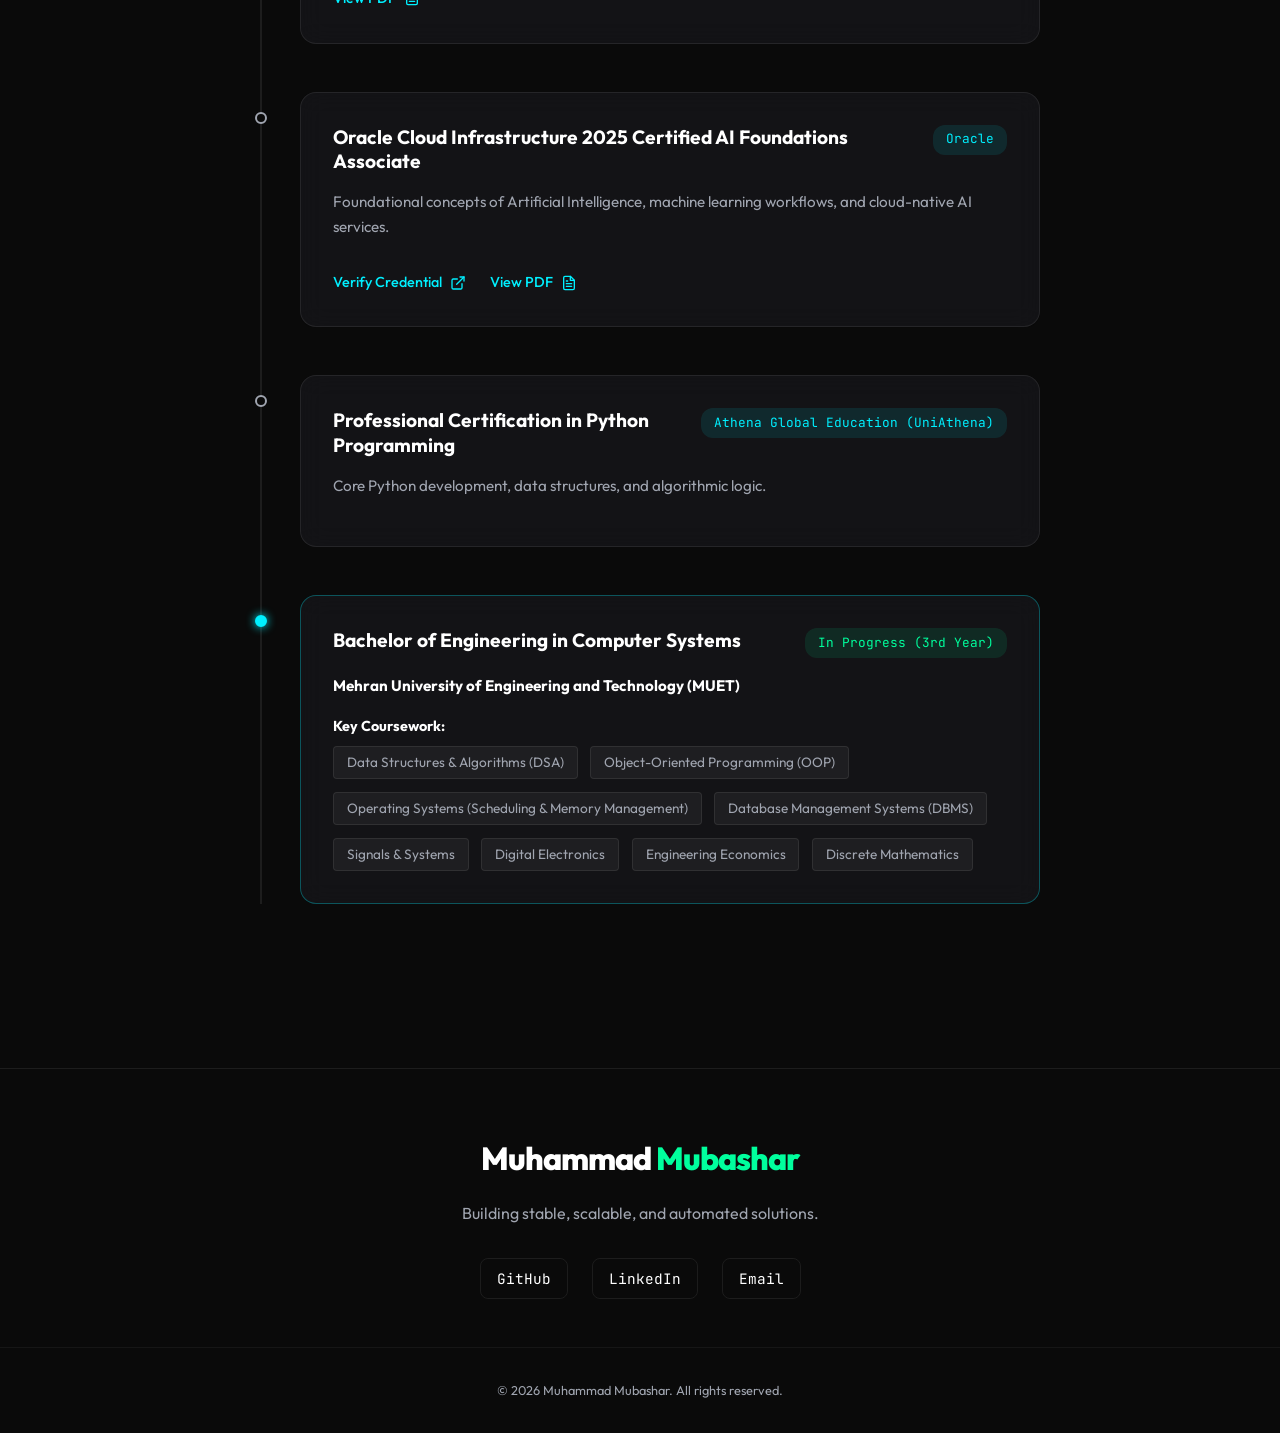
==== commit b7280c9a: "Add files via upload" ====
--- a/index.html
+++ b/index.html
@@ -262,17 +262,37 @@
                         <div class="timeline-dot"></div>
                         <div class="timeline-content glass-panel">
                             <div class="cert-header">
+                                <h3>SQL for Data Science</h3>
+                                <span class="issuer">University of California, Davis (via Coursera)</span>
+                            </div>
+                            <p>Writing SQL queries, data filtering, sorting, joins, subqueries, and database analysis for data science applications.</p>
+                            <a href="Certification_SQL.pdf" target="_blank" class="verify-link">
+                                View PDF <svg xmlns="http://www.w3.org/2000/svg" width="16" height="16" viewBox="0 0 24 24" fill="none" stroke="currentColor" stroke-width="2" stroke-linecap="round" stroke-linejoin="round"><path d="M14 2H6a2 2 0 0 0-2 2v16a2 2 0 0 0 2 2h12a2 2 0 0 0 2-2V8z"></path><polyline points="14 2 14 8 20 8"></polyline><line x1="16" y1="13" x2="8" y2="13"></line><line x1="16" y1="17" x2="8" y2="17"></line><polyline points="10 9 9 9 8 9"></polyline></svg>
+                            </a>
+                        </div>
+                    </div>
+
+                    <!-- Cert 2 -->
+                    <div class="timeline-item">
+                        <div class="timeline-dot"></div>
+                        <div class="timeline-content glass-panel">
+                            <div class="cert-header">
                                 <h3>Oracle Cloud Infrastructure 2025 Certified AI Foundations Associate</h3>
                                 <span class="issuer">Oracle</span>
                             </div>
                             <p>Foundational concepts of Artificial Intelligence, machine learning workflows, and cloud-native AI services.</p>
-                            <a href="https://catalog-education.oracle.com/pls/certview/sharebadge?id=30176333BA12218A2E030901194FE4BBE606DA3B40A0A614B5DA1D1198F196D3" target="_blank" class="verify-link">
-                                Verify Credential <svg xmlns="http://www.w3.org/2000/svg" width="16" height="16" viewBox="0 0 24 24" fill="none" stroke="currentColor" stroke-width="2" stroke-linecap="round" stroke-linejoin="round"><path d="M18 13v6a2 2 0 0 1-2 2H5a2 2 0 0 1-2-2V8a2 2 0 0 1 2-2h6"></path><polyline points="15 3 21 3 21 9"></polyline><line x1="10" y1="14" x2="21" y2="3"></line></svg>
-                            </a>
-                        </div>
-                    </div>
-
-                    <!-- Cert 2 -->
+                            <div style="display: flex; gap: 1.5rem; flex-wrap: wrap;">
+                                <a href="https://catalog-education.oracle.com/pls/certview/sharebadge?id=30176333BA12218A2E030901194FE4BBE606DA3B40A0A614B5DA1D1198F196D3" target="_blank" class="verify-link">
+                                    Verify Credential <svg xmlns="http://www.w3.org/2000/svg" width="16" height="16" viewBox="0 0 24 24" fill="none" stroke="currentColor" stroke-width="2" stroke-linecap="round" stroke-linejoin="round"><path d="M18 13v6a2 2 0 0 1-2 2H5a2 2 0 0 1-2-2V8a2 2 0 0 1 2-2h6"></path><polyline points="15 3 21 3 21 9"></polyline><line x1="10" y1="14" x2="21" y2="3"></line></svg>
+                                </a>
+                                <a href="Certification_Oracle.pdf" target="_blank" class="verify-link">
+                                    View PDF <svg xmlns="http://www.w3.org/2000/svg" width="16" height="16" viewBox="0 0 24 24" fill="none" stroke="currentColor" stroke-width="2" stroke-linecap="round" stroke-linejoin="round"><path d="M14 2H6a2 2 0 0 0-2 2v16a2 2 0 0 0 2 2h12a2 2 0 0 0 2-2V8z"></path><polyline points="14 2 14 8 20 8"></polyline><line x1="16" y1="13" x2="8" y2="13"></line><line x1="16" y1="17" x2="8" y2="17"></line><polyline points="10 9 9 9 8 9"></polyline></svg>
+                                </a>
+                            </div>
+                        </div>
+                    </div>
+
+                    <!-- Cert 3 -->
                     <div class="timeline-item">
                         <div class="timeline-dot"></div>
                         <div class="timeline-content glass-panel">
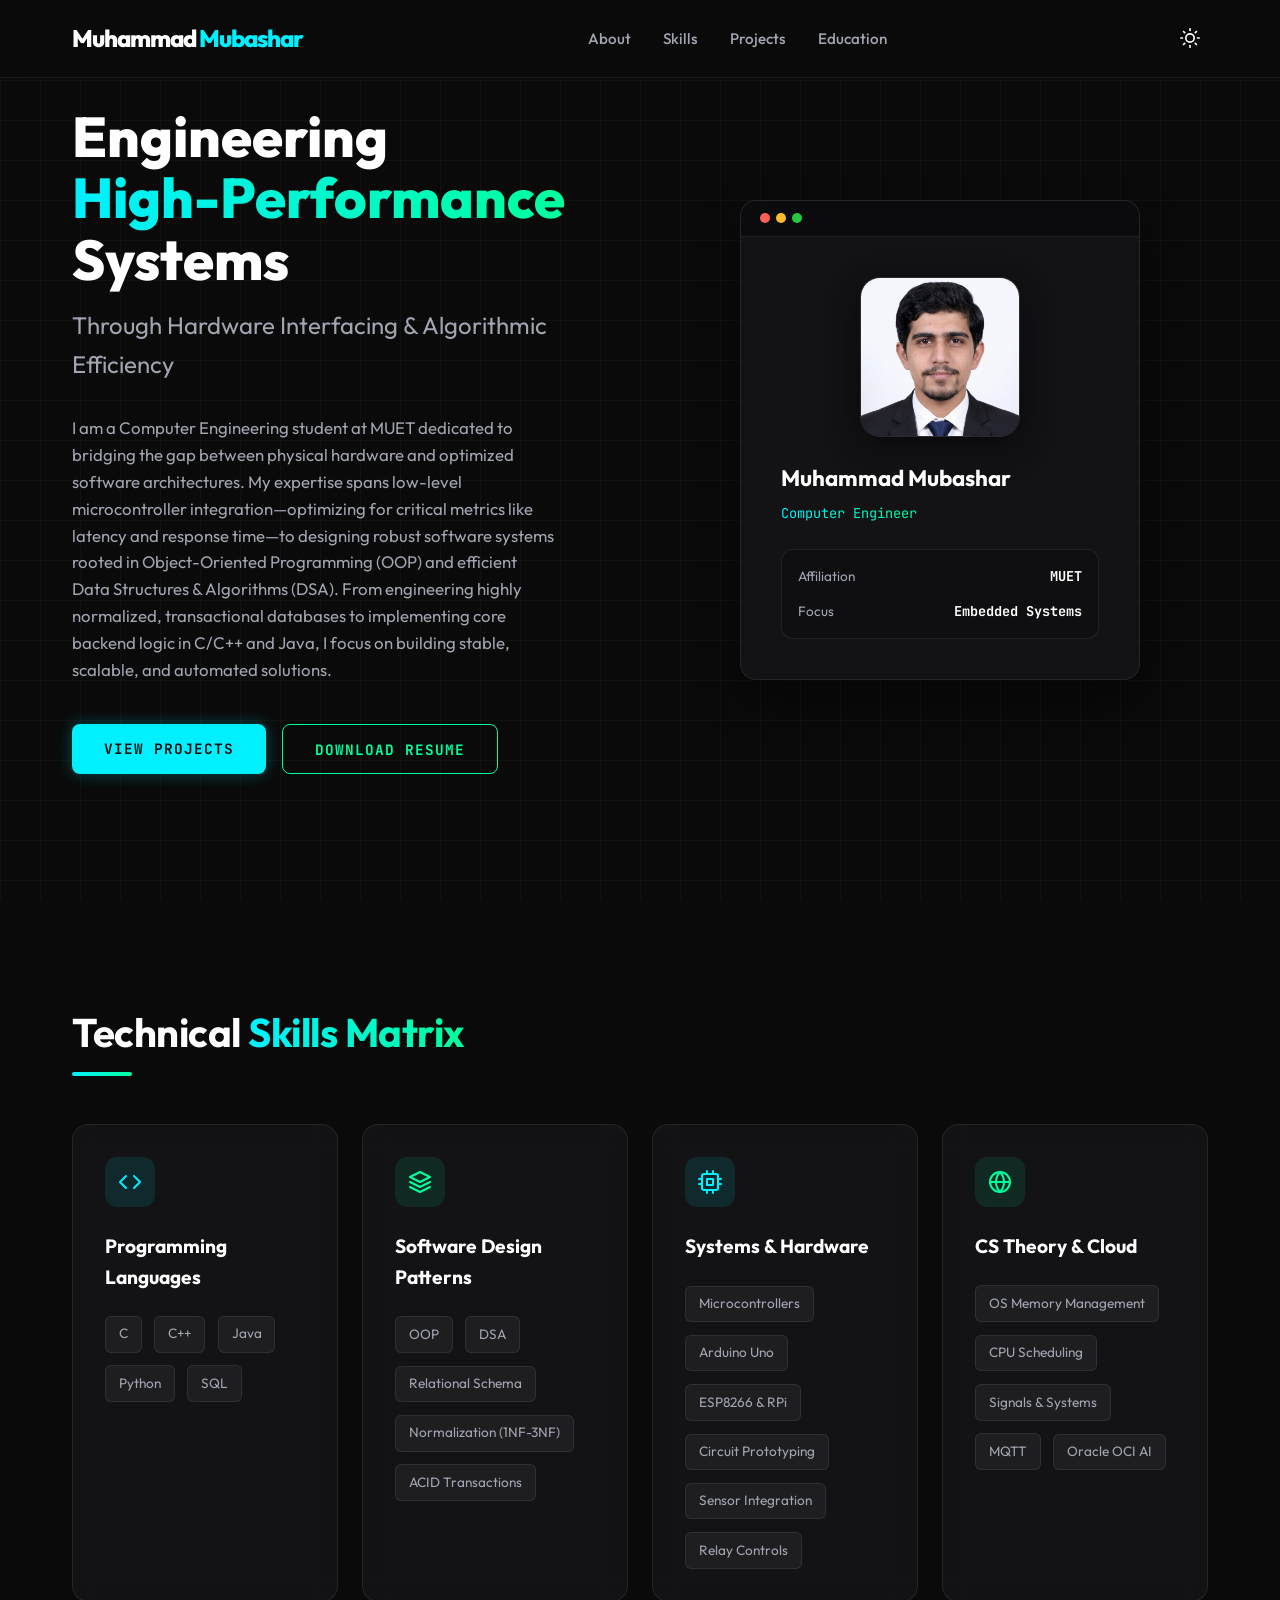
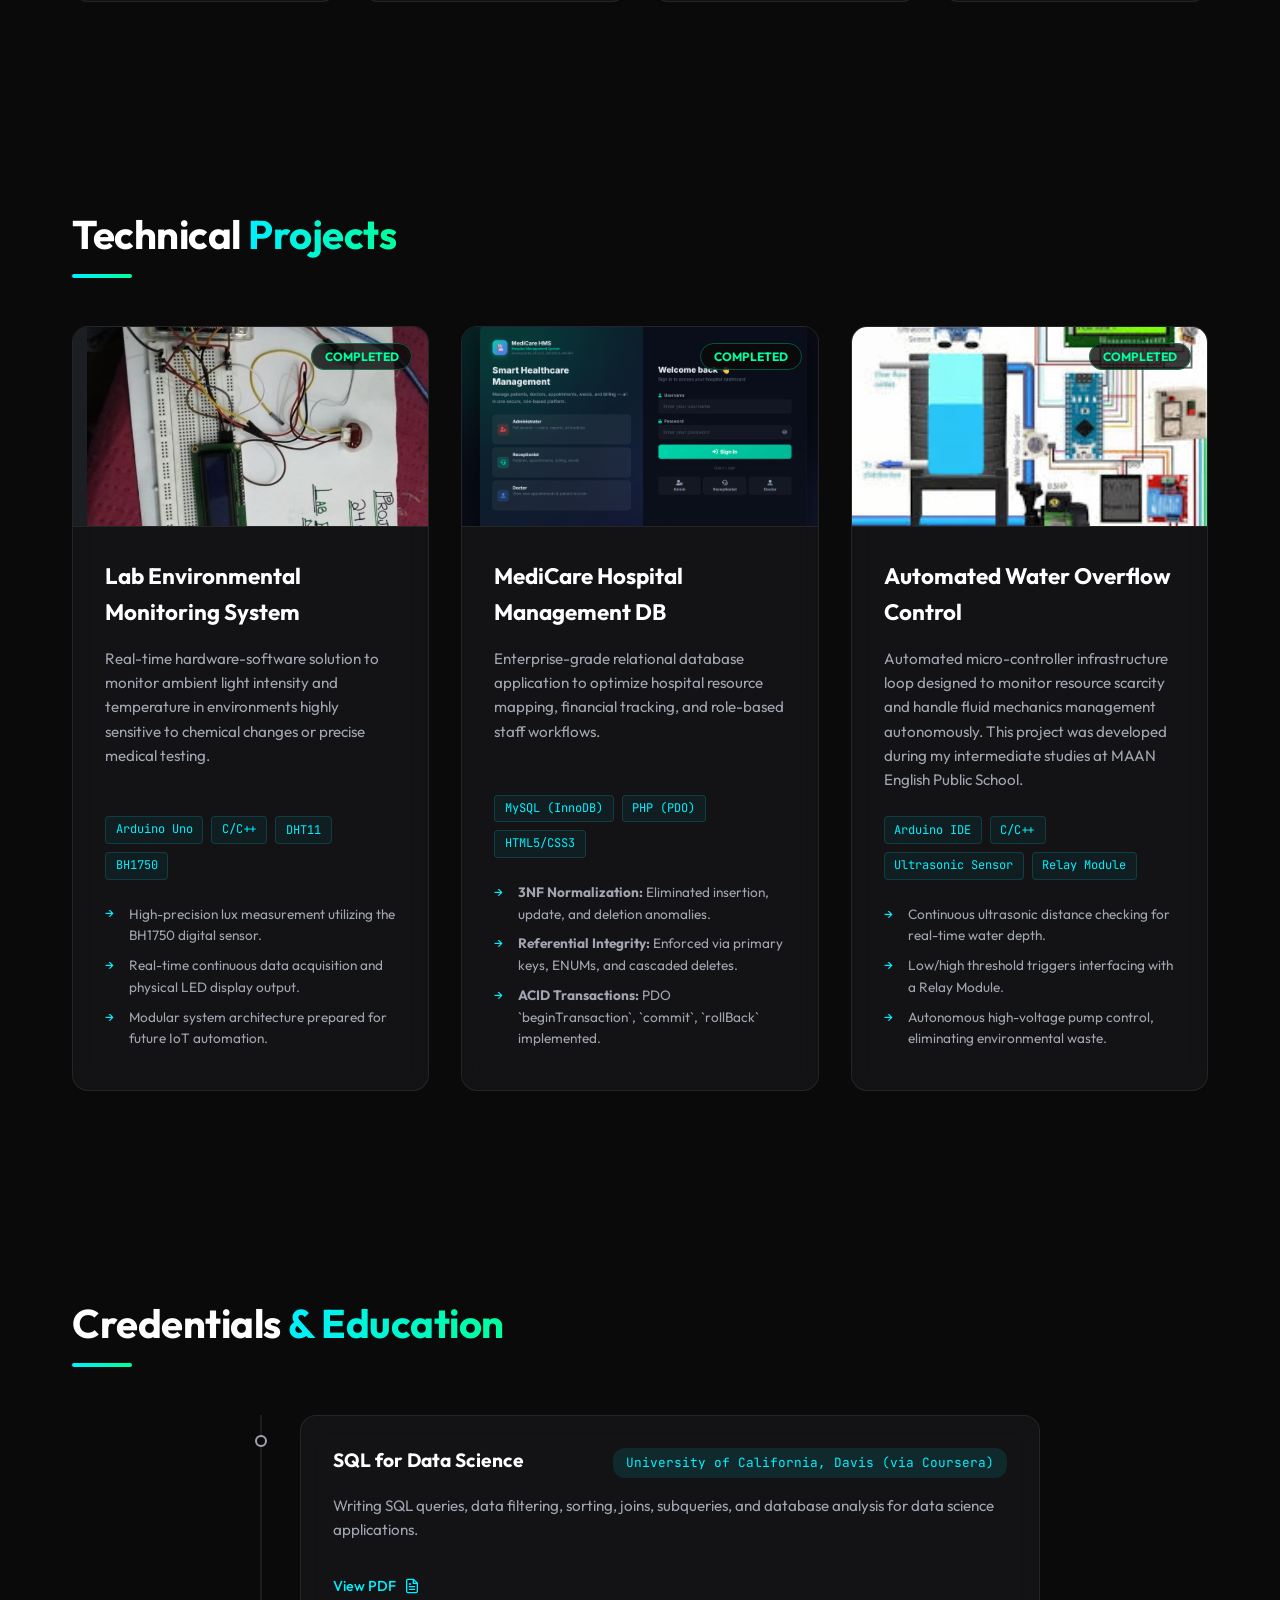
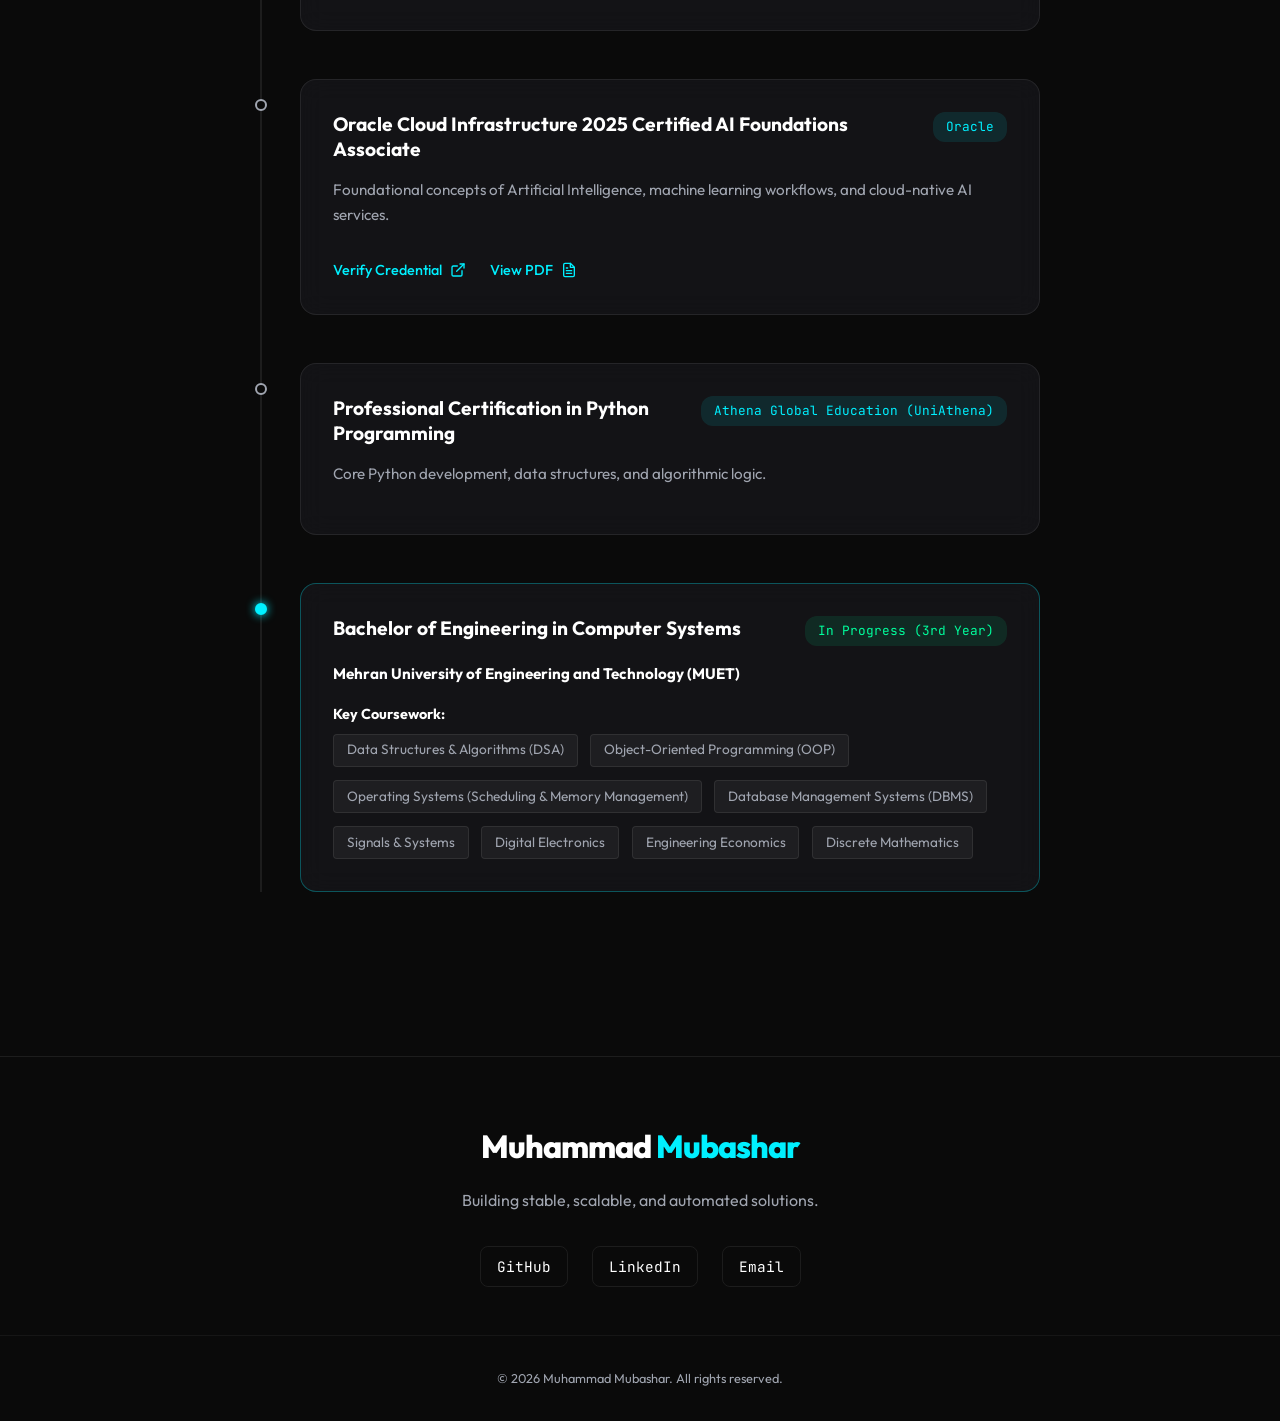
==== commit 4629c0ff: "Add files via upload" ====
--- a/index.html
+++ b/index.html
@@ -162,7 +162,7 @@
                 
                 <div class="projects-container">
                     <!-- Project 1 -->
-                    <div class="project-card glass-panel">
+                    <a href="project-lab-monitoring.html" target="_blank" class="project-card glass-panel" style="text-decoration: none; color: inherit;">
                         <div class="project-image-wrapper">
                             <img src="lab enviromental monitering system.png" alt="Lab Environmental Monitoring System" class="project-img">
                             <div class="project-overlay">
@@ -170,10 +170,6 @@
                             </div>
                         </div>
                         <div class="project-content">
-                            <div class="project-meta">
-                                <span class="timeline">Apr 2025 – May 2025</span>
-                                <span class="affiliation">MUET</span>
-                            </div>
                             <h3>Lab Environmental Monitoring System</h3>
                             <p class="project-desc">Real-time hardware-software solution to monitor ambient light intensity and temperature in environments highly sensitive to chemical changes or precise medical testing.</p>
                             
@@ -190,10 +186,10 @@
                                 <li>Modular system architecture prepared for future IoT automation.</li>
                             </ul>
                         </div>
-                    </div>
+                    </a>
 
                     <!-- Project 2 -->
-                    <div class="project-card glass-panel">
+                    <a href="project-medicare-db.html" target="_blank" class="project-card glass-panel" style="text-decoration: none; color: inherit;">
                         <div class="project-image-wrapper">
                             <img src="medicare project photo.png" alt="MediCare Hospital Management DB" class="project-img">
                             <div class="project-overlay">
@@ -216,10 +212,10 @@
                                 <li><strong>ACID Transactions:</strong> PDO `beginTransaction`, `commit`, `rollBack` implemented.</li>
                             </ul>
                         </div>
-                    </div>
+                    </a>
 
                     <!-- Project 3 -->
-                    <div class="project-card glass-panel">
+                    <a href="project-water-overflow.html" target="_blank" class="project-card glass-panel" style="text-decoration: none; color: inherit;">
                         <div class="project-image-wrapper">
                             <img src="water monitering system project photo.jpg" alt="Automated Water Overflow Control System" class="project-img">
                             <div class="project-overlay">
@@ -243,7 +239,7 @@
                                 <li>Autonomous high-voltage pump control, eliminating environmental waste.</li>
                             </ul>
                         </div>
-                    </div>
+                    </a>
                 </div>
             </div>
         </section>
--- a/style.css
+++ b/style.css
@@ -848,7 +848,7 @@
 }
 
 .footer-logo span {
-    color: var(--accent-green);
+    color: var(--accent-blue);
 }
 
 .footer-text {
